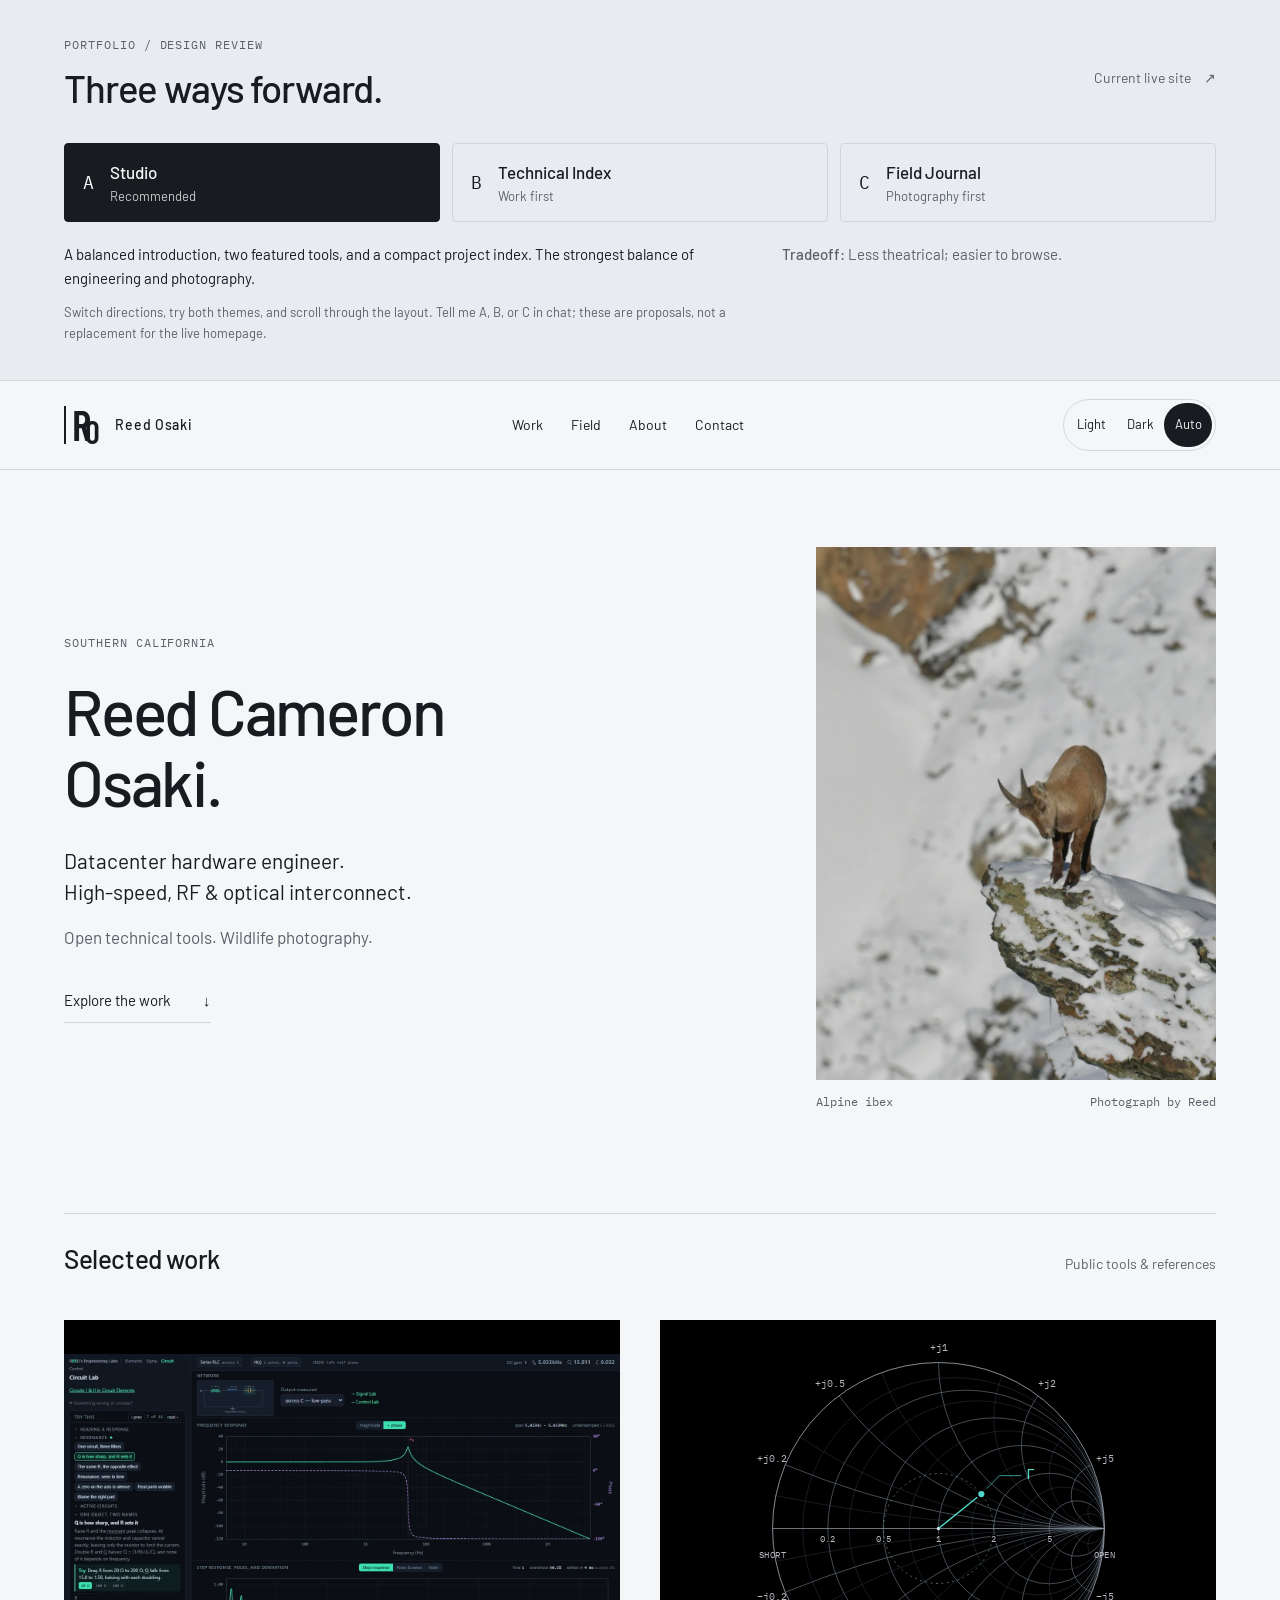
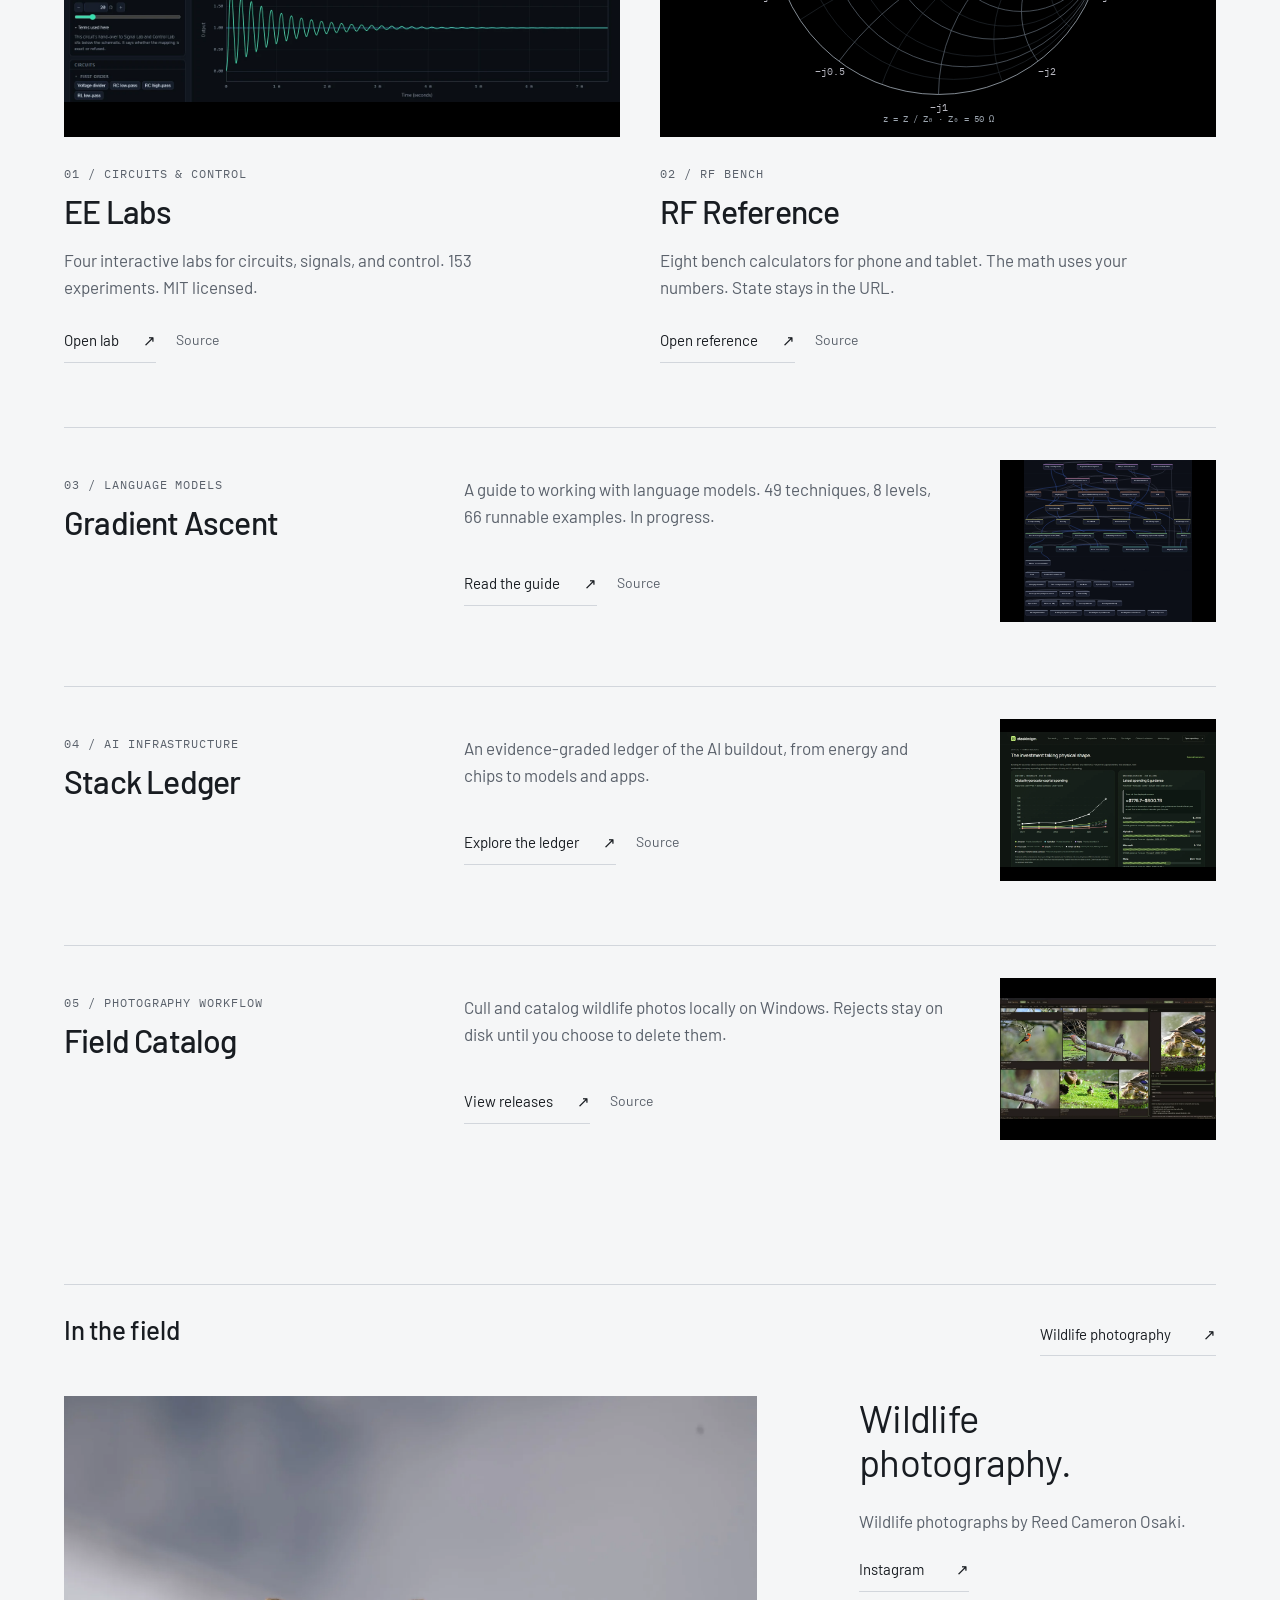
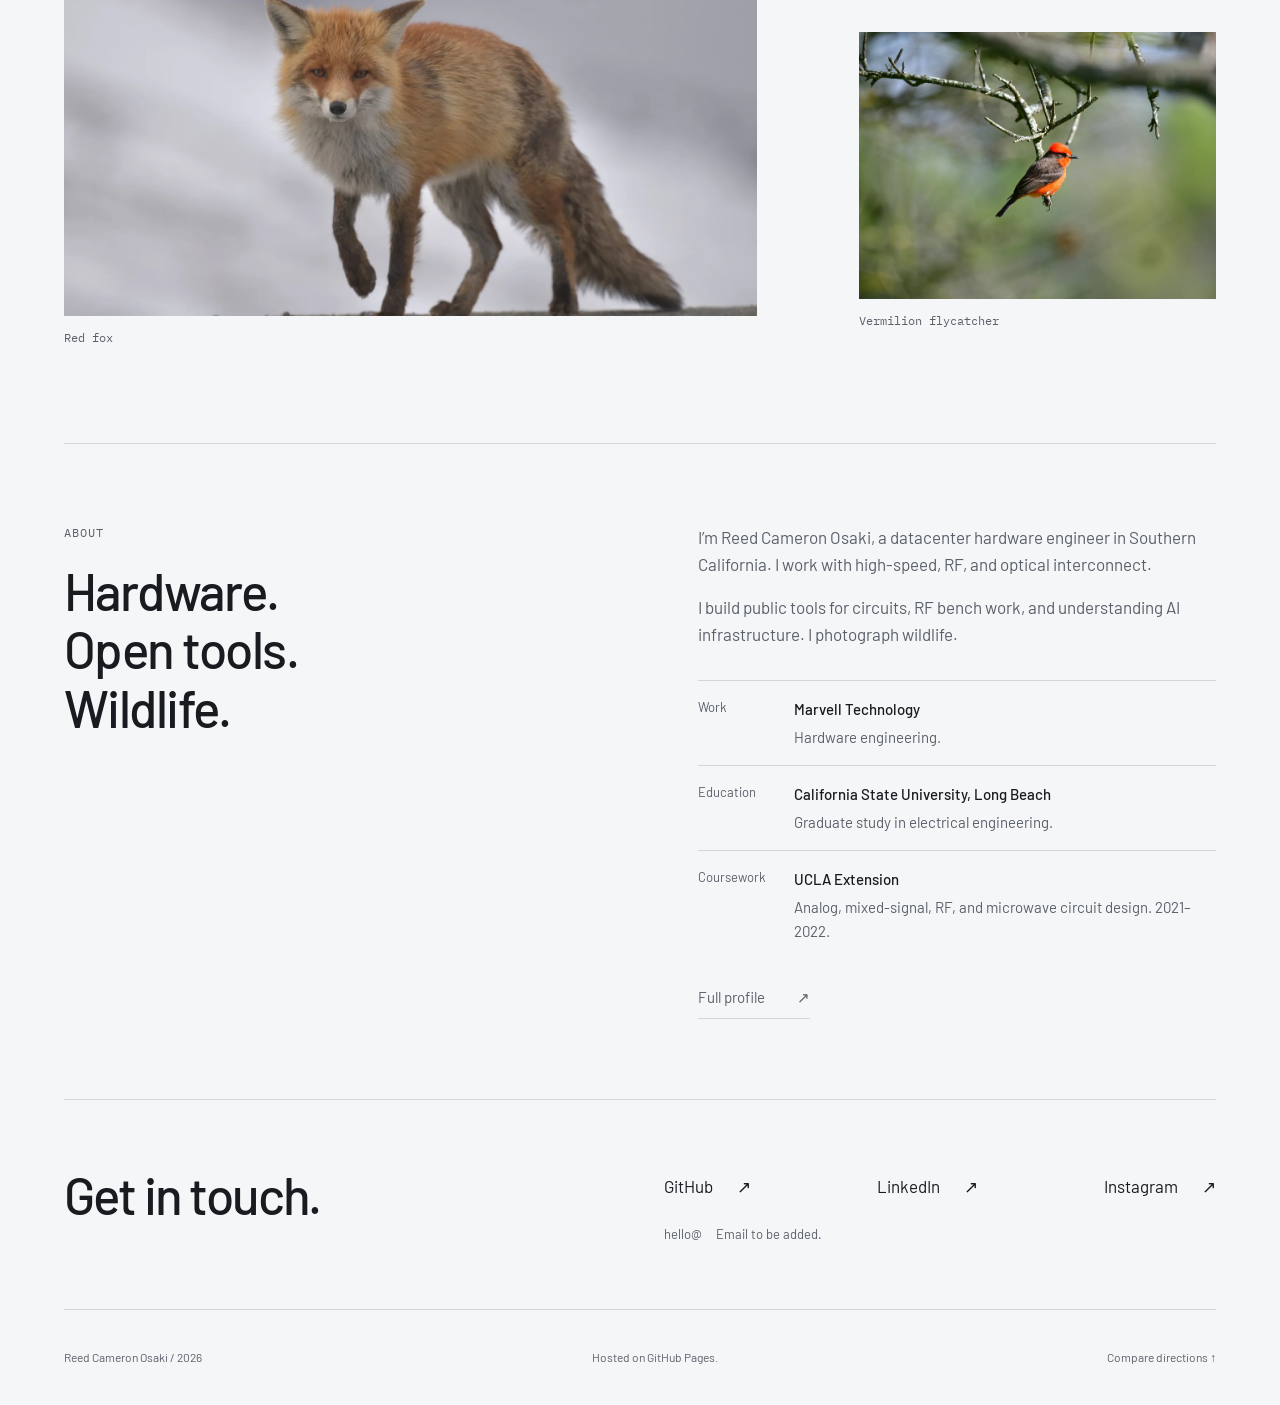
==== design-directions/index.html @ 1388673d "Add three interactive portfolio design studies" ====
<!doctype html>
<html lang="en" data-direction="studio" data-theme="light">
<head>
  <meta charset="utf-8">
  <meta name="viewport" content="width=device-width, initial-scale=1">
  <meta name="robots" content="noindex, nofollow, noimageindex">
  <meta name="color-scheme" content="light dark">
  <title>Three directions — Reed Osaki</title>
  <meta name="description" content="Three portfolio design studies for Reed Cameron Osaki. Compare the layouts in light and dark modes.">
  <script>
    // Apply the saved or device appearance before the stylesheet paints.
    (() => {
      let preference = 'system';
      try { preference = localStorage.getItem('reed-design-theme') || 'system'; } catch {}
      const requested = new URLSearchParams(location.search).get('theme');
      if (['light', 'dark', 'system'].includes(requested)) preference = requested;
      if (!['light', 'dark', 'system'].includes(preference)) preference = 'system';
      document.documentElement.dataset.theme = preference === 'system'
        ? (matchMedia('(prefers-color-scheme: dark)').matches ? 'dark' : 'light') : preference;
    })();
  </script>
  <link rel="icon" type="image/svg+xml" href="data:image/svg+xml,%3Csvg xmlns='http://www.w3.org/2000/svg' viewBox='0 0 32 32'%3E%3Cpath fill='%23000' d='M0 0h32v32H0z'/%3E%3Cpath fill='none' stroke='%23F0F0FA' stroke-width='2.5' d='M9 25V7h7a5 5 0 0 1 0 10H9m7 0 7 8'/%3E%3C/svg%3E">
  <link rel="stylesheet" href="directions.css?v=1">
  <script src="directions.js?v=1" defer></script>
</head>
<body>
  <a class="skip-link" href="#preview">Skip to design preview</a>

  <aside class="review" aria-labelledby="review-title">
    <div class="review-inner">
      <div class="review-top">
        <div><p class="label">Portfolio / Design review</p><h1 id="review-title">Three ways forward.</h1></div>
        <a class="current-site" href="../">Current live site <span aria-hidden="true">↗</span></a>
      </div>
      <div class="direction-controls" aria-label="Design direction">
        <a href="?direction=studio" data-direction-choice="studio" aria-current="true"><span>A</span><strong>Studio</strong><small>Recommended</small></a>
        <a href="?direction=index" data-direction-choice="index"><span>B</span><strong>Technical Index</strong><small>Work first</small></a>
        <a href="?direction=journal" data-direction-choice="journal"><span>C</span><strong>Field Journal</strong><small>Photography first</small></a>
      </div>
      <div class="direction-summary" aria-live="polite">
        <p id="direction-description">A balanced introduction, two featured tools, and a compact project index. The strongest balance of engineering and photography.</p>
        <p id="direction-tradeoff"><strong>Tradeoff:</strong> Less theatrical; easier to browse.</p>
      </div>
      <p class="review-note">Switch directions, try both themes, and scroll through the layout. Tell me A, B, or C in chat; these are proposals, not a replacement for the live homepage.</p>
      <noscript><p class="review-note">This page shows Studio without JavaScript. JavaScript enables the other two layout studies and the theme controls.</p></noscript>
    </div>
  </aside>

  <div class="prototype" id="preview">
    <header class="site-header">
      <div class="header-inner">
        <a class="identity" href="#intro" aria-label="Reed Osaki, introduction">
          <span class="brand-mark" aria-hidden="true">R<span>O</span></span>
          <span class="brand-name">Reed Osaki</span>
        </a>
        <nav aria-label="Preview navigation">
          <a href="#work">Work</a><a href="#field">Field</a><a href="#about">About</a><a href="#contact">Contact</a>
        </nav>
        <fieldset class="theme-control">
          <legend class="sr-only">Appearance</legend>
          <button type="button" data-theme-choice="light" aria-pressed="true">Light</button>
          <button type="button" data-theme-choice="dark" aria-pressed="false">Dark</button>
          <button type="button" data-theme-choice="system" aria-pressed="false">Auto</button>
        </fieldset>
      </div>
    </header>

    <main>
      <section class="intro page-width" id="intro" aria-labelledby="intro-title">
        <div class="intro-copy">
          <p class="label">Southern California</p>
          <h2 id="intro-title">Reed Cameron<br><span>Osaki.</span></h2>
          <p class="intro-role">Datacenter hardware engineer.<br>High-speed, RF &amp; optical interconnect.</p>
          <p class="intro-secondary">Open technical tools. Wildlife photography.</p>
          <a class="text-link intro-link" href="#work">Explore the work <span aria-hidden="true">↓</span></a>
        </div>
        <figure class="intro-photo">
          <img class="wildlife-photo portrait" src="../assets/images/alpine-ibex.webp" width="900" height="1200" alt="An Alpine ibex standing on a snow-covered rock ledge. Photograph by Reed Cameron Osaki." fetchpriority="high" decoding="async">
          <figcaption><span>Alpine ibex</span><span>Photograph by Reed</span></figcaption>
        </figure>
      </section>

      <section class="work page-width" id="work" aria-labelledby="work-title">
        <div class="section-heading"><h2 id="work-title">Selected work</h2><p>Public tools &amp; references</p></div>
        <div class="work-layout">
          <div class="project-list">
            <article class="project featured" data-project="ee">
              <div class="project-copy">
                <p class="label">01 / Circuits &amp; control</p>
                <h3><button type="button" class="preview-select" data-preview="ee" aria-pressed="true">EE Labs</button><span class="static-title">EE Labs</span></h3>
                <p>Four interactive labs for circuits, signals, and control. 153 experiments. MIT licensed.</p>
                <div class="project-links"><a href="https://reedos.github.io/ee-labs/">Open lab <span aria-hidden="true">↗</span></a><a class="source" href="https://github.com/reedos/ee-labs">Source</a></div>
              </div>
              <a class="project-image" href="https://reedos.github.io/ee-labs/" aria-label="Open EE Labs from its preview"><img src="../assets/previews/ee-labs.webp" width="1440" height="900" loading="lazy" alt="EE Labs Circuit Lab with an RLC circuit and its response plots."></a>
            </article>
            <article class="project featured" data-project="rf">
              <div class="project-copy">
                <p class="label">02 / RF bench</p>
                <h3><button type="button" class="preview-select" data-preview="rf" aria-pressed="false">RF Reference</button><span class="static-title">RF Reference</span></h3>
                <p>Eight bench calculators for phone and tablet. The math uses your numbers. State stays in the URL.</p>
                <div class="project-links"><a href="https://reedos.github.io/rf_lab_reference/">Open reference <span aria-hidden="true">↗</span></a><a class="source" href="https://github.com/reedos/rf_lab_reference">Source</a></div>
              </div>
              <a class="project-image smith-image" href="https://reedos.github.io/rf_lab_reference/" aria-label="Open RF Lab Reference from the Smith chart"><img src="../assets/previews/rf-smith-portfolio.svg" width="1000" height="1000" loading="lazy" alt="Verified impedance Smith chart with a 75 + j35 ohm example load on a 50 ohm reference."></a>
            </article>
            <article class="project compact" data-project="gradient">
              <div class="project-copy">
                <p class="label">03 / Language models</p>
                <h3><button type="button" class="preview-select" data-preview="gradient" aria-pressed="false">Gradient Ascent</button><span class="static-title">Gradient Ascent</span></h3>
                <p>A guide to working with language models. 49 techniques, 8 levels, 66 runnable examples. In progress.</p>
                <div class="project-links"><a href="https://reedos.github.io/gradient_ascent/">Read the guide <span aria-hidden="true">↗</span></a><a class="source" href="https://github.com/reedos/gradient_ascent">Source</a></div>
              </div>
              <a class="project-image map-image" href="https://reedos.github.io/gradient_ascent/" aria-label="Open Gradient Ascent from the technique map"><img src="../assets/previews/gradient-map.svg" width="1120" height="1085" loading="lazy" alt="Gradient Ascent technique map showing levels and connections between language-model methods."></a>
            </article>
            <article class="project compact" data-project="stack">
              <div class="project-copy">
                <p class="label">04 / AI infrastructure</p>
                <h3><button type="button" class="preview-select" data-preview="stack" aria-pressed="false">Stack Ledger</button><span class="static-title">Stack Ledger</span></h3>
                <p>An evidence-graded ledger of the AI buildout, from energy and chips to models and apps.</p>
                <div class="project-links"><a href="https://reedos.github.io/stack_ledger/">Explore the ledger <span aria-hidden="true">↗</span></a><a class="source" href="https://github.com/reedos/stack_ledger">Source</a></div>
              </div>
              <a class="project-image" href="https://reedos.github.io/stack_ledger/" aria-label="Open Stack Ledger from the spending chart"><img src="../assets/previews/stack-ledger.webp" width="1440" height="900" loading="lazy" alt="Stack Ledger capital-spending chart with history and forecasts."></a>
            </article>
            <article class="project compact" data-project="catalog">
              <div class="project-copy">
                <p class="label">05 / Photography workflow</p>
                <h3><button type="button" class="preview-select" data-preview="catalog" aria-pressed="false">Field Catalog</button><span class="static-title">Field Catalog</span></h3>
                <p>Cull and catalog wildlife photos locally on Windows. Rejects stay on disk until you choose to delete them.</p>
                <div class="project-links"><a href="https://github.com/reedos/field-catalog/releases">View releases <span aria-hidden="true">↗</span></a><a class="source" href="https://github.com/reedos/field-catalog">Source</a></div>
              </div>
              <a class="project-image" href="https://github.com/reedos/field-catalog/releases" aria-label="View Field Catalog releases from the library preview"><img src="../assets/previews/field-catalog.webp" width="1440" height="810" loading="lazy" alt="Field Catalog photo library with bird photographs and identification controls."></a>
            </article>
          </div>
          <figure class="index-preview" aria-label="Selected project preview">
            <a id="index-preview-link" href="https://reedos.github.io/ee-labs/"><img id="index-preview-image" src="../assets/previews/ee-labs.webp" width="1440" height="900" alt="EE Labs Circuit Lab with an RLC circuit and its response plots."></a>
            <figcaption id="index-preview-caption" aria-live="polite">EE Labs / Circuit response</figcaption>
            <p class="index-hint">Select a project title to change this preview. Every project’s Open link is always available.</p>
          </figure>
        </div>
      </section>

      <section class="field page-width" id="field" aria-labelledby="field-title">
        <div class="section-heading"><h2 id="field-title">In the field</h2><a class="text-link" href="https://reedos.github.io/wildlife-site/index.html">Wildlife photography <span aria-hidden="true">↗</span></a></div>
        <div class="field-layout">
          <figure class="field-landscape"><a href="https://reedos.github.io/wildlife-site/index.html" aria-label="Open Reed’s wildlife photography site"><img class="wildlife-photo landscape fox-photo" src="../assets/images/red-fox.webp" width="1920" height="1280" loading="lazy" alt="A red fox stepping forward. Photograph by Reed Cameron Osaki."></a><figcaption>Red fox</figcaption></figure>
          <div class="field-aside">
            <p class="field-statement">Wildlife<br>photography.</p>
            <p>Wildlife photographs by Reed Cameron Osaki.</p>
            <a class="text-link" href="https://www.instagram.com/reed.wildlife.photography/">Instagram <span aria-hidden="true">↗</span></a>
            <figure><img class="wildlife-photo landscape" src="../assets/images/vermilion-flycatcher.webp" width="1920" height="1280" loading="lazy" alt="A vermilion flycatcher perched on a branch. Photograph by Reed Cameron Osaki."><figcaption>Vermilion flycatcher</figcaption></figure>
          </div>
        </div>
      </section>

      <section class="about page-width" id="about" aria-labelledby="about-title">
        <div><p class="label">About</p><h2 id="about-title">Hardware.<br>Open tools.<br>Wildlife.</h2></div>
        <div class="about-copy">
          <p>I’m Reed Cameron Osaki, a datacenter hardware engineer in Southern California. I work with high-speed, RF, and optical interconnect.</p>
          <p>I build public tools for circuits, RF bench work, and understanding AI infrastructure. I photograph wildlife.</p>
          <dl class="background-list">
            <div><dt>Work</dt><dd><strong>Marvell Technology</strong><span>Hardware engineering.</span></dd></div>
            <div><dt>Education</dt><dd><strong>California State University, Long Beach</strong><span>Graduate study in electrical engineering.</span></dd></div>
            <div><dt>Coursework</dt><dd><strong>UCLA Extension</strong><span>Analog, mixed-signal, RF, and microwave circuit design. 2021–2022.</span></dd></div>
          </dl>
          <a class="text-link" href="https://www.linkedin.com/in/reed-osaki/">Full profile <span aria-hidden="true">↗</span></a>
        </div>
      </section>

      <section class="contact page-width" id="contact" aria-labelledby="contact-title">
        <h2 id="contact-title">Get in touch.</h2>
        <div><div class="contact-links"><a href="https://github.com/reedos">GitHub <span aria-hidden="true">↗</span></a><a href="https://www.linkedin.com/in/reed-osaki/">LinkedIn <span aria-hidden="true">↗</span></a><a href="https://www.instagram.com/reed.wildlife.photography/">Instagram <span aria-hidden="true">↗</span></a></div><p class="email-note">hello@ <span>Email to be added.</span></p></div>
      </section>
    </main>
    <footer class="site-footer page-width"><p>Reed Cameron Osaki / 2026</p><p>Hosted on GitHub Pages.</p><a href="#review-title">Compare directions ↑</a></footer>
  </div>
</body>
</html>
---- design-directions/directions.css ----
@font-face { font-family: Barlow; src: url('../assets/fonts/barlow-400.woff2') format('woff2'); font-weight: 400; font-display: swap; }
@font-face { font-family: Barlow; src: url('../assets/fonts/barlow-500.woff2') format('woff2'); font-weight: 500; font-display: swap; }
@font-face { font-family: 'Barlow Condensed'; src: url('../assets/fonts/barlow-condensed-600.woff2') format('woff2'); font-weight: 600; font-display: swap; }
@font-face { font-family: 'IBM Plex Mono'; src: url('../assets/fonts/ibm-plex-mono-400.woff2') format('woff2'); font-weight: 400; font-display: swap; }

:root {
  color-scheme: light;
  --paper: #f5f6f7;
  --ink: #181c21;
  --muted: #5a616b;
  --line: #d2d6dc;
  --header: rgba(245,246,247,0.86);
  --review: #e8ebef;
  --stage: #000;
  --photo-note: #5a616b;
  --gutter: clamp(1.25rem, 5vw, 5rem);
  --body: Barlow, Arial, sans-serif;
  --mono: 'IBM Plex Mono', Consolas, monospace;
}
html[data-theme="dark"] {
  color-scheme: dark;
  --paper: #000;
  --ink: #f0f0fa;
  --muted: #a8aeb8;
  --line: #32363c;
  --header: rgba(0,0,0,0.84);
  --review: #12151a;
  --photo-note: #a8aeb8;
}
* { box-sizing: border-box; }
html { scroll-padding-top: 8rem; }
body { margin: 0; font: 400 1.0625rem/1.6 var(--body); background: var(--paper); color: var(--ink); overflow-wrap: anywhere; }
a { color: inherit; text-decoration: none; }
button { font: inherit; color: inherit; cursor: pointer; }
a, button { touch-action: manipulation; -webkit-tap-highlight-color: transparent; }
img { display: block; max-width: 100%; }
h1, h2, h3, p, figure { margin: 0; }
h1, h2, h3, strong { font-weight: 500; }
button, a { -webkit-tap-highlight-color: transparent; }
:focus-visible { outline: 2px solid var(--ink); outline-offset: 5px; }
::selection { background: var(--ink); color: var(--paper); }
[hidden] { display: none !important; }
.sr-only { position: absolute; width: 1px; height: 1px; padding: 0; margin: -1px; overflow: hidden; clip: rect(0,0,0,0); white-space: nowrap; border: 0; }
.skip-link { position: fixed; z-index: 40; top: 1rem; left: 1rem; padding: 0.75rem 1rem; background: var(--ink); color: var(--paper); transform: translateY(-180%); }
.skip-link:focus { transform: none; }
.page-width { width: calc(100% - 2 * var(--gutter)); max-width: 1200px; margin-inline: auto; }
.label { font: 400 0.75rem/1.5 var(--mono); letter-spacing: 0.08em; text-transform: uppercase; color: var(--muted); }
.text-link { display: inline-flex; align-items: center; justify-content: space-between; gap: 2rem; min-height: 44px; border-bottom: 1px solid var(--line); font-size: 0.9375rem; }
.text-link:hover { border-color: var(--ink); }

/* The comparison controls are outside the proposed product. */
.review { background: var(--review); border-bottom: 1px solid var(--line); }
.review-inner { max-width: 1200px; width: calc(100% - 2 * var(--gutter)); margin: auto; padding-block: 2.25rem; }
.review-top { display: flex; align-items: center; justify-content: space-between; gap: 1rem; }
.review h1 { font-size: clamp(1.65rem, 3vw, 2.5rem); letter-spacing: -0.03em; margin-top: 0.25rem; }
.current-site { min-height: 44px; display: inline-flex; align-items: center; gap: 0.8rem; color: var(--muted); font-size: 0.875rem; }
.direction-controls { display: grid; grid-template-columns: repeat(3,minmax(0,1fr)); gap: 0.75rem; margin-top: 1.5rem; }
.direction-controls a { display: grid; grid-template-columns: auto 1fr; gap: 0 1rem; align-items: center; min-height: 76px; padding: 0.9rem 1.1rem; border: 1px solid var(--line); border-radius: 4px; }
.direction-controls a > span { grid-row: span 2; font: 400 1.125rem/1 var(--mono); }
.direction-controls strong { font-size: 1.0625rem; }
.direction-controls small { font-size: 0.8125rem; color: var(--muted); }
.direction-controls a[aria-current="true"] { background: var(--ink); color: var(--paper); border-color: var(--ink); }
.direction-controls a[aria-current="true"] small { color: inherit; opacity: 0.8; }
.direction-summary { display: grid; grid-template-columns: 1.6fr 1fr; gap: 1.5rem; margin-top: 1.25rem; font-size: 0.9375rem; }
.direction-summary > p:last-child { color: var(--muted); }
.review-note { margin-top: 0.75rem; max-width: 95ch; color: var(--muted); font-size: 0.8125rem; }

/* Shared identity, navigation, and appearance system. */
.prototype { background: var(--paper); }
.site-header { position: sticky; top: 0; z-index: 20; background: var(--paper); border-bottom: 1px solid var(--line); }
@supports ((backdrop-filter: blur(16px)) or (-webkit-backdrop-filter: blur(16px))) {
  .site-header { background: var(--header); backdrop-filter: blur(16px); -webkit-backdrop-filter: blur(16px); }
}
.header-inner { display: flex; flex-wrap: wrap; align-items: center; justify-content: space-between; gap: 1rem 2rem; width: calc(100% - 2 * var(--gutter)); max-width: 1360px; min-height: 88px; padding-block: 0.75rem; margin: auto; }
.identity { display: inline-flex; align-items: center; gap: 1rem; min-height: 44px; }
.brand-mark { display: flex; align-items: baseline; padding-left: 0.4rem; border-left: 2px solid currentColor; font: 600 2.6rem/0.9 'Barlow Condensed',sans-serif; letter-spacing: -0.16em; }
.brand-mark span { font-size: 0.76em; transform: translateY(0.09em); padding-right: 0.2em; }
.brand-name { font-size: 0.875rem; font-weight: 500; letter-spacing: 0.05em; }
.site-header nav { display: flex; flex-wrap: wrap; gap: 1.75rem; }
.site-header nav a { display: inline-flex; align-items: center; min-height: 44px; font-size: 0.875rem; }
.site-header nav a:hover { text-decoration: underline; text-underline-offset: 6px; }
.theme-control { display: inline-flex; flex-wrap: wrap; padding: 3px; gap: 0; border: 1px solid var(--line); border-radius: 999px; margin: 0; }
.theme-control button { min-width: 44px; min-height: 44px; padding: 0.35rem 0.65rem; border: 0; border-radius: 999px; background: transparent; font-size: 0.8125rem; }
.theme-control button[aria-pressed="true"] { background: var(--ink); color: var(--paper); }

.intro { display: grid; grid-template-columns: minmax(0,1.35fr) minmax(0,0.85fr); align-items: center; gap: clamp(3rem,8vw,8rem); padding-block: clamp(3rem,6vw,6rem) clamp(4rem,8vw,8rem); }
.intro > *, .project > *, .field-layout > *, .about > *, .contact > * { min-width: 0; }
.intro h2 { font-size: clamp(2.7rem,5vw,5.25rem); line-height: 1.1; letter-spacing: -0.035em; margin-block: 1.5rem 1.75rem; }
.intro-role { font-size: clamp(1.0625rem,1.65vw,1.3rem); line-height: 1.5; }
.intro-secondary { margin-top: 1rem; color: var(--muted); }
.intro-link { margin-top: 1.75rem; }
.intro-photo { width: 100%; max-width: 400px; justify-self: end; }
.wildlife-photo { width: 100%; height: auto; object-fit: cover; }
.wildlife-photo.portrait { aspect-ratio: 3 / 4; }
.wildlife-photo.landscape { aspect-ratio: 4 / 3; }
.fox-photo { object-position: right center; }
figcaption { display: flex; flex-wrap: wrap; justify-content: space-between; gap: 0.25rem 1rem; margin-top: 0.8rem; color: var(--photo-note); font: 400 0.75rem/1.5 var(--mono); }
.section-heading { display: flex; align-items: baseline; justify-content: space-between; gap: 1rem; margin-bottom: 2.5rem; padding-top: 1.5rem; border-top: 1px solid var(--line); }
.section-heading h2 { font-size: 1.625rem; letter-spacing: -0.015em; }
.section-heading p { color: var(--muted); font-size: 0.875rem; }
.work { padding-bottom: 5rem; }
.project-list { display: grid; grid-template-columns: repeat(2,minmax(0,1fr)); gap: 4rem 2.5rem; }
.project { min-width: 0; }
.project.featured { display: flex; flex-direction: column; gap: 1.75rem; }
.project.featured > .project-image { order: -1; }
.project h3 { font-size: clamp(1.7rem,2.5vw,2.15rem); line-height: 1.2; letter-spacing: -0.025em; margin-block: 0.6rem 1rem; }
.project-copy > p:not(.label) { color: var(--muted); max-width: 48ch; }
.project-links { display: flex; flex-wrap: wrap; align-items: center; gap: 1.25rem; margin-top: 1.1rem; }
.project-links a { display: inline-flex; align-items: center; gap: 1.5rem; min-height: 44px; border-bottom: 1px solid var(--line); font-size: 0.9375rem; }
.project-links a:hover { border-color: var(--ink); }
.project-links .source { border: 0; font-size: 0.875rem; color: var(--muted); }
.project-image { display: flex; align-items: center; justify-content: center; aspect-ratio: 4 / 3; background: var(--stage); overflow: hidden; }
.project-image img { width: 100%; height: 100%; object-fit: contain; }
.project.compact { grid-column: 1 / -1; display: grid; grid-template-columns: minmax(0,1fr) 13.5rem; align-items: center; gap: 3rem; border-top: 1px solid var(--line); padding-top: 2rem; }
.project.compact .project-copy { display: grid; grid-template-columns: minmax(0,0.85fr) minmax(0,1.15fr); gap: 0 2.5rem; align-items: start; }
.project.compact .label { grid-column: 1; }
.project.compact h3 { grid-column: 1; }
.project.compact .project-copy > p:not(.label) { grid-column: 2; grid-row: 1 / span 2; }
.project.compact .project-links { grid-column: 2; margin-top: 0.25rem; }
.preview-select, .index-preview { display: none; }

.field { padding-block: 4rem 6rem; }
.field-layout { display: grid; grid-template-columns: minmax(0,1.65fr) minmax(0,0.85fr); gap: clamp(3rem,8vw,8rem); align-items: start; }
.field-statement { font-size: clamp(1.75rem,3vw,3rem); line-height: 1.15; letter-spacing: -0.02em; margin-bottom: 1.5rem; }
.field-aside > p:not(.field-statement) { color: var(--muted); }
.field-aside .text-link { margin-top: 0.75rem; }
.field-aside figure { margin-top: 2.5rem; }
.about { display: grid; grid-template-columns: 1fr 1fr; gap: clamp(3rem,9vw,9rem); padding-block: 5rem; border-top: 1px solid var(--line); }
.about h2 { margin-top: 1.25rem; font-size: clamp(2.4rem,4vw,4rem); line-height: 1.15; letter-spacing: -0.03em; }
.about-copy > p + p { margin-top: 1rem; }
.about-copy { max-width: 36rem; color: var(--muted); }
.background-list { margin-block: 2rem 1rem; font-size: 0.9375rem; }
.background-list > div { display: grid; grid-template-columns: 5rem minmax(0,1fr); gap: 1rem; border-top: 1px solid var(--line); padding-block: 1rem; }
.background-list dt { font-size: 0.8125rem; }
.background-list dd { margin: 0; }
.background-list strong { display: block; color: var(--ink); }
.background-list span { display: block; margin-top: 0.25rem; }
.contact { display: grid; grid-template-columns: 1fr 1fr; align-items: start; gap: 3rem; padding-block: 4rem; border-top: 1px solid var(--line); }
.contact h2 { font-size: clamp(2.1rem,4vw,3.5rem); letter-spacing: -0.035em; line-height: 1.2; }
.contact-links { display: flex; flex-wrap: wrap; justify-content: space-between; gap: 0.5rem 1.5rem; }
.contact-links a { display: inline-flex; align-items: center; justify-content: space-between; gap: 1.5rem; min-height: 44px; }
.email-note { margin-top: 1rem; color: var(--muted); font-size: 0.8125rem; }
.email-note span { margin-left: 0.7rem; }
.site-footer { display: flex; flex-wrap: wrap; justify-content: space-between; align-items: center; gap: 0.5rem 1.5rem; border-top: 1px solid var(--line); min-height: 6rem; padding-block: 1rem; color: var(--muted); font-size: 0.75rem; }
.site-footer a { display: inline-flex; align-items: center; min-height: 44px; }

/* B: a compact engineering index, with direct outbound links in every row. */
html[data-direction="index"] .intro { grid-template-columns: minmax(0,1fr) minmax(0,0.42fr); padding-block: 3.5rem; gap: 4rem; }
html[data-direction="index"] .intro h2 { font-size: clamp(2.5rem,4.3vw,4.2rem); margin-block: 1rem; }
html[data-direction="index"] .intro h2 br { display: none; }
html[data-direction="index"] .intro h2 span::before { content: ' '; }
html[data-direction="index"] .intro-photo { max-width: 300px; }
html[data-direction="index"] .intro-link { margin-top: 0.8rem; }
html[data-direction="index"] .work-layout { display: grid; grid-template-columns: minmax(0,0.95fr) minmax(0,1.05fr); gap: 4rem; align-items: start; }
html[data-direction="index"] .project-list { display: block; }
html[data-direction="index"] .project { display: block; padding-block: 1.4rem; border-top: 1px solid var(--line); }
html[data-direction="index"] .project:first-child { border-top: 0; padding-top: 0; }
html[data-direction="index"] .project-copy { display: block; }
html[data-direction="index"] .project h3 { font-size: 1.65rem; margin-block: 0.4rem 0.5rem; }
html[data-direction="index"] .project-copy > p:not(.label) { font-size: 1rem; }
html[data-direction="index"] .project-links { margin-top: 0.6rem; }
html[data-direction="index"] .project-image, html[data-direction="index"] .static-title { display: none; }
html[data-direction="index"] .preview-select { display: inline; padding: 0; border: 0; text-align: left; background: transparent; font: inherit; letter-spacing: inherit; min-height: 44px; }
html[data-direction="index"] .preview-select[aria-pressed="true"] { text-decoration: underline; text-decoration-thickness: 1px; text-underline-offset: 7px; }
html[data-direction="index"] .index-preview { display: block; position: sticky; top: 8rem; padding-top: 1rem; }
.index-preview > a { display: flex; align-items: center; justify-content: center; width: 100%; aspect-ratio: 1; background: var(--stage); }
.index-preview img { width: 100%; height: 100%; object-fit: contain; }
.index-hint { margin-top: 1rem; font-size: 0.8125rem; color: var(--muted); }
html[data-direction="index"] .field { padding-top: 2rem; }

/* C: photographic opening followed by editorial project spreads. */
html[data-direction="journal"] .intro { grid-template-columns: minmax(0,1fr); gap: 2.75rem; max-width: 1040px; padding-bottom: 5rem; }
html[data-direction="journal"] .intro-copy { display: grid; grid-template-columns: 1.25fr 0.75fr; gap: 0 3rem; align-items: center; }
html[data-direction="journal"] .intro-copy .label { grid-column: 1 / -1; }
html[data-direction="journal"] .intro h2 { grid-column: 1; grid-row: 2 / span 3; font: 600 clamp(3.5rem,7vw,6.25rem)/0.97 'Barlow Condensed',sans-serif; text-transform: uppercase; letter-spacing: 0.035em; margin: 1.25rem 0 0; }
html[data-direction="journal"] .intro-role { grid-column: 2; margin-top: 1.25rem; }
html[data-direction="journal"] .intro-secondary { grid-column: 2; font-size: 1rem; }
html[data-direction="journal"] .intro-link { grid-column: 2; justify-self: start; margin-top: 1rem; }
html[data-direction="journal"] .intro-photo { max-width: none; order: -1; }
html[data-direction="journal"] .project-list { display: block; }
html[data-direction="journal"] .project { display: grid; grid-template-columns: minmax(0,0.8fr) minmax(0,1.2fr); align-items: center; gap: 5rem; padding-block: 3.5rem; border-top: 1px solid var(--line); }
html[data-direction="journal"] .project:first-child { padding-top: 0; border-top: 0; }
html[data-direction="journal"] .project-copy { display: block; }
html[data-direction="journal"] .project-image { order: 0; aspect-ratio: auto; background: transparent; }
html[data-direction="journal"] .project-image img { height: auto; max-height: 30rem; object-fit: contain; }
html[data-direction="journal"] .project:nth-child(even) { grid-template-columns: minmax(0,1.2fr) minmax(0,0.8fr); }
html[data-direction="journal"] .project:nth-child(even) .project-image { grid-column: 1; grid-row: 1; }
html[data-direction="journal"] .project:nth-child(even) .project-copy { grid-column: 2; grid-row: 1; }
html[data-direction="journal"] .project h3 { font: 600 clamp(2.5rem,4.5vw,4.5rem)/1.05 'Barlow Condensed',sans-serif; text-transform: uppercase; letter-spacing: 0.035em; }
html[data-direction="journal"] .field-layout { grid-template-columns: minmax(0,1fr) minmax(0,1fr); align-items: end; gap: 4rem; }
html[data-direction="journal"] .field-statement { margin-bottom: 1rem; }

@media (max-width: 1000px) {
  .brand-name { display: none; }
  .project.compact .project-copy { display: block; }
  .intro { gap: 3rem; }
  html[data-direction="index"] .work-layout { gap: 2.5rem; }
  .field-layout { gap: 3rem; }
}
@media (max-width: 760px) {
  html { scroll-padding-top: 10rem; }
  .review-inner { padding-block: 1.5rem; }
  .review-top { align-items: start; }
  .current-site { max-width: 8rem; }
  .direction-controls { gap: 0.5rem; }
  .direction-controls a { display: flex; flex-direction: column; align-items: start; justify-content: center; gap: 0.3rem; padding: 0.8rem; }
  .direction-controls strong { font-size: 0.9375rem; }
  .direction-controls small { font-size: 0.75rem; }
  .direction-summary { grid-template-columns: 1fr; gap: 0.35rem; }
  .header-inner { gap: 0.4rem 1rem; min-height: 0; padding-block: 0.65rem; }
  .brand-name { display: block; }
  .site-header nav { order: 3; justify-content: space-between; width: 100%; gap: 0.5rem; }
  .site-header nav a { min-width: 44px; }
  .theme-control { margin-left: auto; }
  .theme-control button { padding-inline: 0.4rem; }
  .intro, html[data-direction="index"] .intro { grid-template-columns: minmax(0,1fr); gap: 2.5rem; padding-block: 3rem; }
  .intro h2 { font-size: clamp(2.6rem,9.5vw,4.2rem); }
  .intro-photo { max-width: 360px; justify-self: center; }
  html[data-direction="index"] .intro-photo { display: none; }
  .intro-secondary { margin-top: 0.75rem; }
  .intro-link { margin-top: 1rem; }
  .section-heading { flex-wrap: wrap; gap: 0.5rem; margin-bottom: 2rem; }
  .section-heading h2 { font-size: 1.5rem; }
  .project-list { grid-template-columns: minmax(0,1fr); gap: 2.5rem; }
  .project.featured { gap: 1.5rem; }
  .project.compact { grid-template-columns: minmax(0,1fr); gap: 1.5rem; }
  .project.compact .project-image { max-width: 360px; }
  .project h3 { font-size: 1.8rem; }
  .work { padding-bottom: 2rem; }
  html[data-direction="index"] .work-layout { display: block; }
  html[data-direction="index"] .index-preview { display: none; }
  html[data-direction="index"] .preview-select { display: none; }
  html[data-direction="index"] .static-title { display: inline; }
  html[data-direction="index"] .project { display: grid; grid-template-columns: minmax(0,1fr) 5.5rem; gap: 1rem; align-items: start; }
  html[data-direction="index"] .project h3 { font-size: 1.5rem; }
  html[data-direction="index"] .project .project-image { display: flex; width: 100%; margin-top: 1.6rem; aspect-ratio: 4 / 3; }
  .field { padding-block: 3rem; }
  .field-layout, html[data-direction="journal"] .field-layout { grid-template-columns: minmax(0,1fr); gap: 2.5rem; }
  .field-aside { display: grid; grid-template-columns: minmax(0,1fr); }
  .field-aside figure { max-width: 420px; }
  .field-statement { font-size: 2.25rem; }
  .about, .contact { grid-template-columns: minmax(0,1fr); gap: 2.5rem; padding-block: 3rem; }
  .about h2 { font-size: 2.75rem; }
  .background-list > div { grid-template-columns: 1fr; gap: 0.4rem; }
  .contact-links { justify-content: start; }
  .site-footer { flex-direction: column; align-items: start; padding-block: 1.5rem; }
  html[data-direction="journal"] .intro-copy { display: block; }
  html[data-direction="journal"] .intro h2 { font-size: clamp(3.25rem,13vw,5rem); }
  html[data-direction="journal"] .intro-photo { max-width: none; }
  html[data-direction="journal"] .project, html[data-direction="journal"] .project:nth-child(even) { grid-template-columns: minmax(0,1fr); gap: 2rem; padding-block: 2.5rem; }
  html[data-direction="journal"] .project:nth-child(even) .project-copy, html[data-direction="journal"] .project:nth-child(even) .project-image { grid-column: auto; grid-row: auto; }
  html[data-direction="journal"] .project h3 { font-size: 2.75rem; }
}
@media (max-width: 380px) {
  .brand-name { display: none; }
  .direction-controls a { padding: 0.6rem; }
  .direction-controls small { display: none; }
}
@media (prefers-reduced-motion: reduce) {
  *, *::before, *::after { scroll-behavior: auto !important; animation: none !important; transition: none !important; }
}
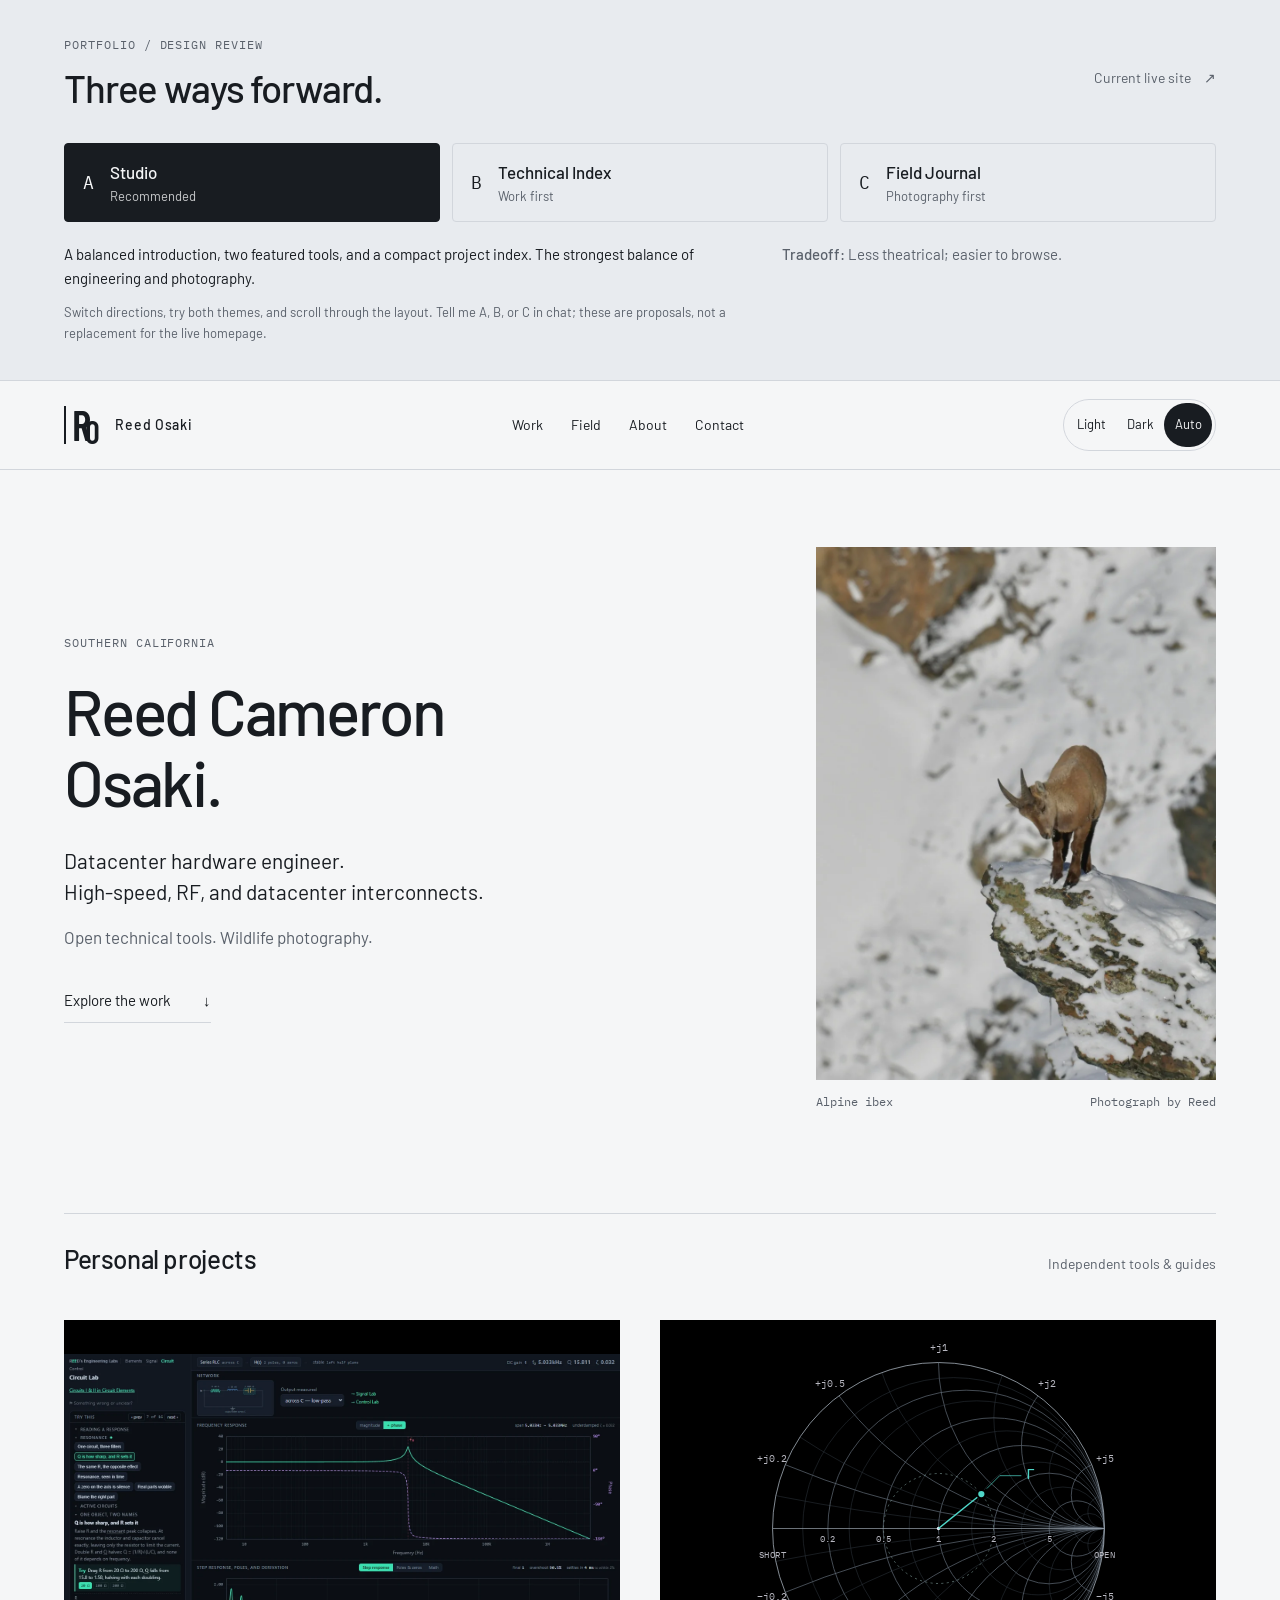
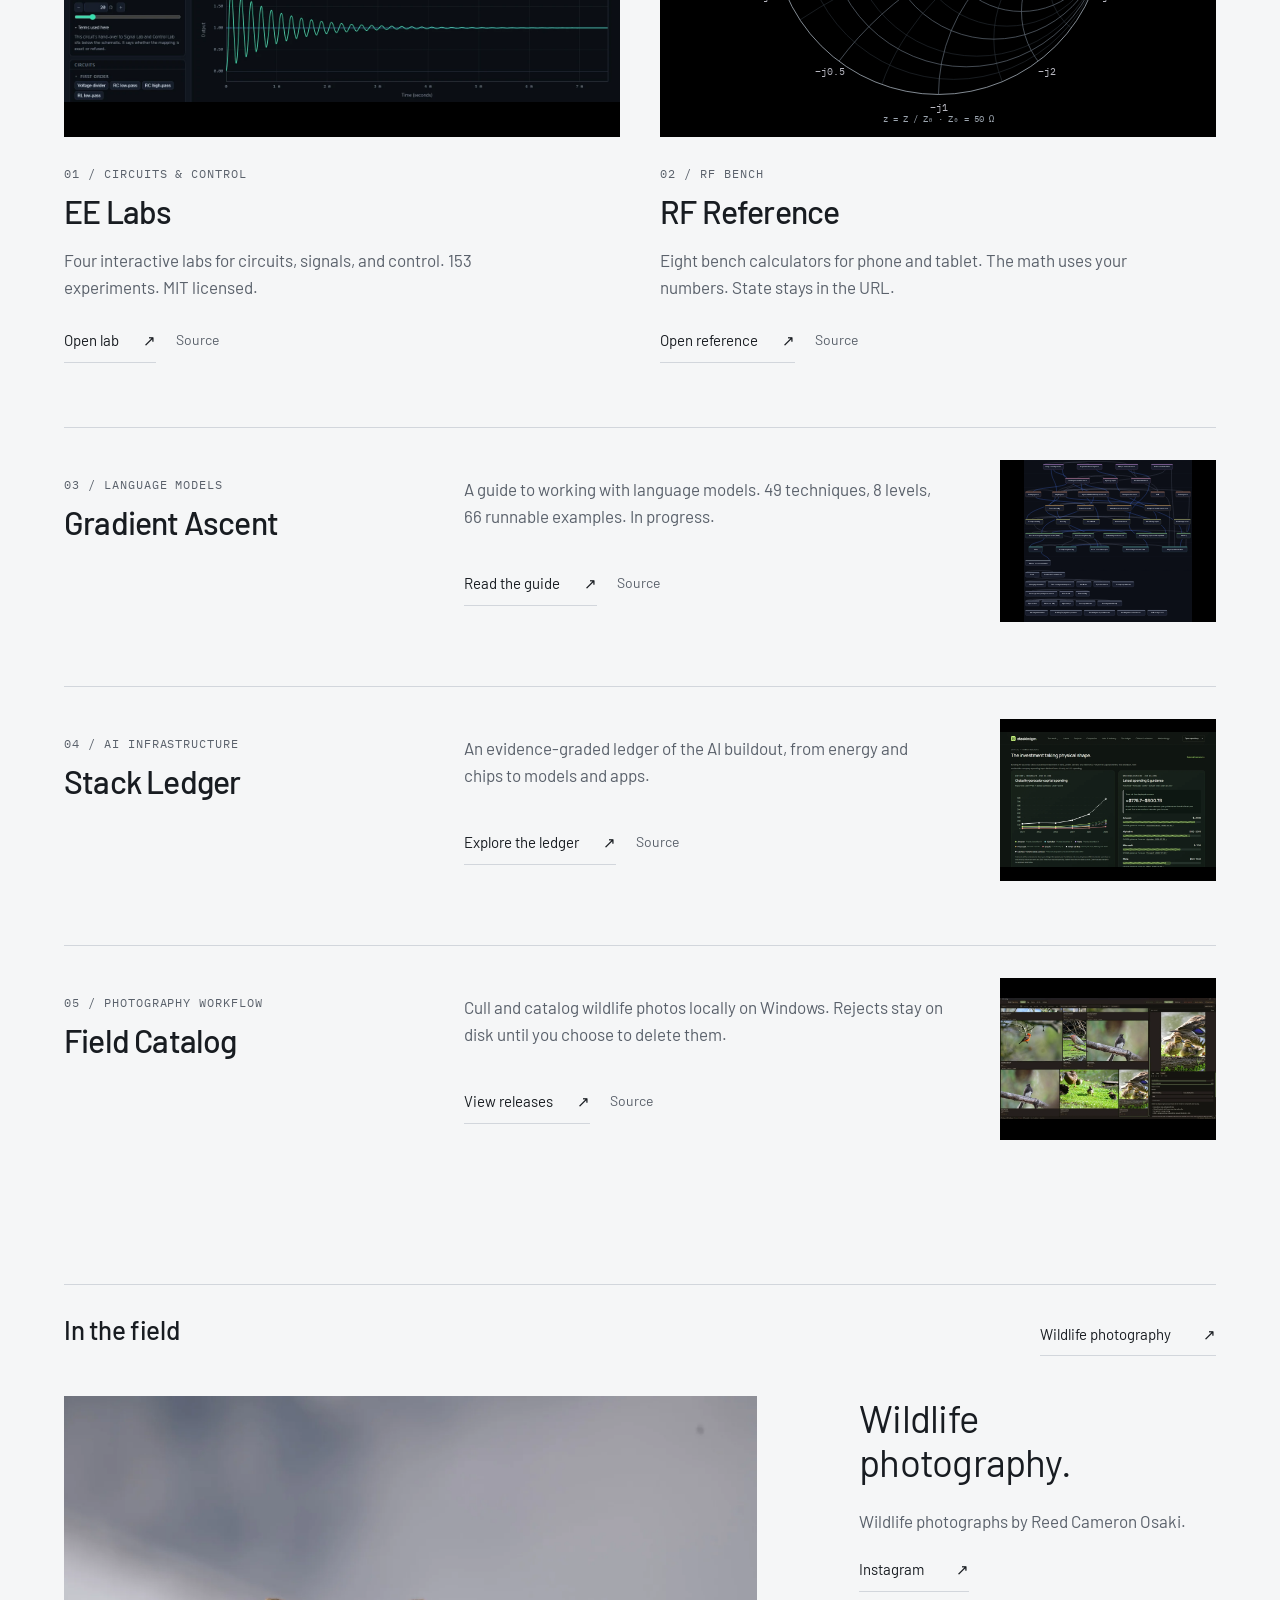
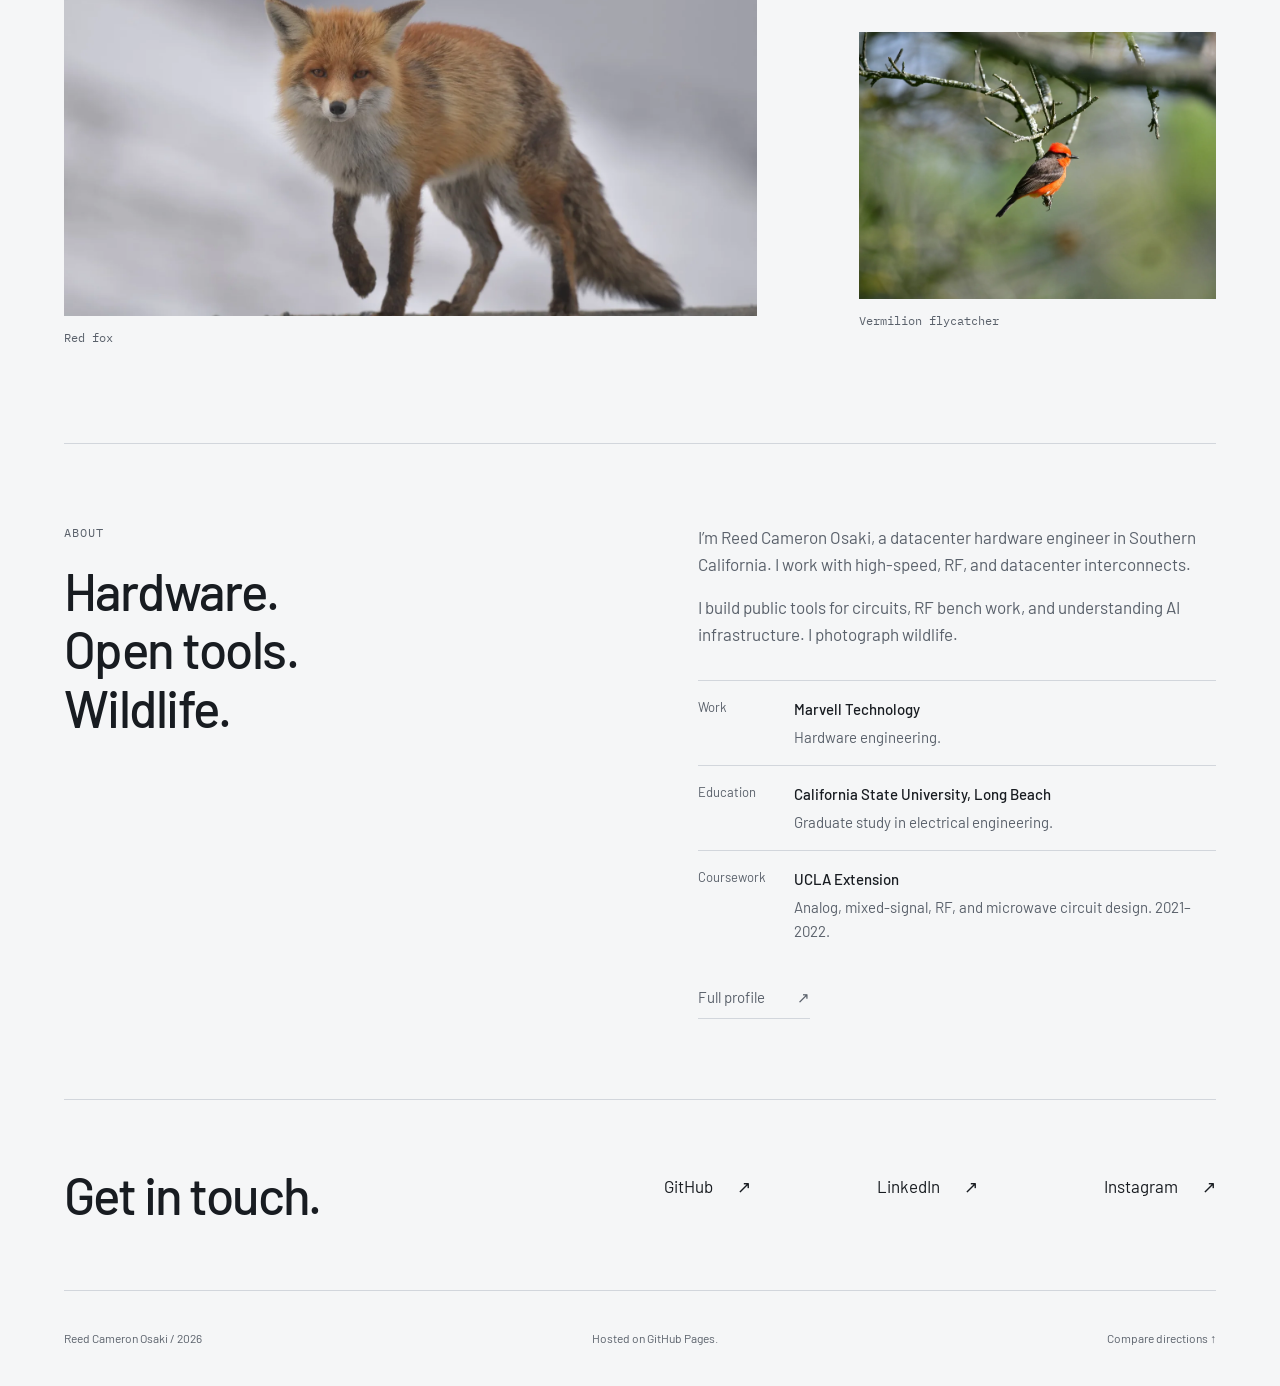
==== commit 5bf3efad: "Clarify personal project scope and datacenter interconnect copy" ====
--- a/design-directions/index.html
+++ b/design-directions/index.html
@@ -70,7 +70,7 @@
         <div class="intro-copy">
           <p class="label">Southern California</p>
           <h2 id="intro-title">Reed Cameron<br><span>Osaki.</span></h2>
-          <p class="intro-role">Datacenter hardware engineer.<br>High-speed, RF &amp; optical interconnect.</p>
+          <p class="intro-role">Datacenter hardware engineer.<br>High-speed, RF, and datacenter interconnects.</p>
           <p class="intro-secondary">Open technical tools. Wildlife photography.</p>
           <a class="text-link intro-link" href="#work">Explore the work <span aria-hidden="true">↓</span></a>
         </div>
@@ -81,7 +81,7 @@
       </section>
 
       <section class="work page-width" id="work" aria-labelledby="work-title">
-        <div class="section-heading"><h2 id="work-title">Selected work</h2><p>Public tools &amp; references</p></div>
+        <div class="section-heading"><h2 id="work-title">Personal projects</h2><p>Independent tools &amp; guides</p></div>
         <div class="work-layout">
           <div class="project-list">
             <article class="project featured" data-project="ee">
@@ -154,7 +154,7 @@
       <section class="about page-width" id="about" aria-labelledby="about-title">
         <div><p class="label">About</p><h2 id="about-title">Hardware.<br>Open tools.<br>Wildlife.</h2></div>
         <div class="about-copy">
-          <p>I’m Reed Cameron Osaki, a datacenter hardware engineer in Southern California. I work with high-speed, RF, and optical interconnect.</p>
+          <p>I’m Reed Cameron Osaki, a datacenter hardware engineer in Southern California. I work with high-speed, RF, and datacenter interconnects.</p>
           <p>I build public tools for circuits, RF bench work, and understanding AI infrastructure. I photograph wildlife.</p>
           <dl class="background-list">
             <div><dt>Work</dt><dd><strong>Marvell Technology</strong><span>Hardware engineering.</span></dd></div>
@@ -167,7 +167,7 @@
 
       <section class="contact page-width" id="contact" aria-labelledby="contact-title">
         <h2 id="contact-title">Get in touch.</h2>
-        <div><div class="contact-links"><a href="https://github.com/reedos">GitHub <span aria-hidden="true">↗</span></a><a href="https://www.linkedin.com/in/reed-osaki/">LinkedIn <span aria-hidden="true">↗</span></a><a href="https://www.instagram.com/reed.wildlife.photography/">Instagram <span aria-hidden="true">↗</span></a></div><p class="email-note">hello@ <span>Email to be added.</span></p></div>
+        <div><div class="contact-links"><a href="https://github.com/reedos">GitHub <span aria-hidden="true">↗</span></a><a href="https://www.linkedin.com/in/reed-osaki/">LinkedIn <span aria-hidden="true">↗</span></a><a href="https://www.instagram.com/reed.wildlife.photography/">Instagram <span aria-hidden="true">↗</span></a></div></div>
       </section>
     </main>
     <footer class="site-footer page-width"><p>Reed Cameron Osaki / 2026</p><p>Hosted on GitHub Pages.</p><a href="#review-title">Compare directions ↑</a></footer>
